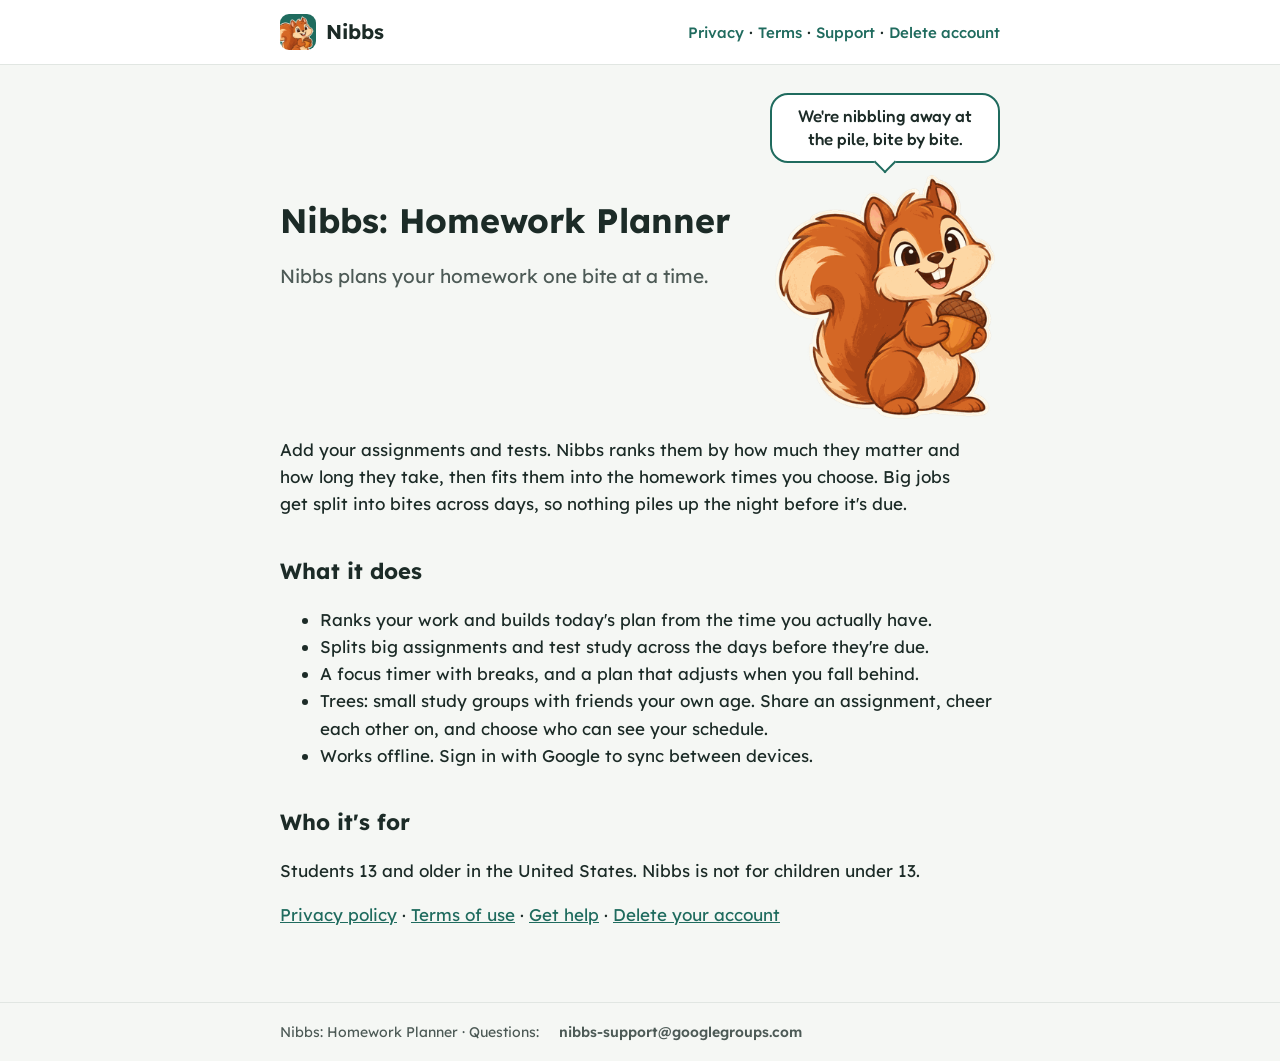
==== index.html @ d1d59578 "Brand the site: Nibbs icon, favicon, hero art, Fredoka speech bubble Icon and art come from the app'" ====
<!doctype html>
<html lang="en">
<head>
<meta charset="utf-8">
<meta name="viewport" content="width=device-width, initial-scale=1">
<title>Nibbs: Homework Planner</title>
<meta name="description" content="Nibbs plans your homework one bite at a time.">
<link rel="stylesheet" href="style.css">
<link rel="icon" type="image/png" sizes="32x32" href="images/favicon-32.png">
<link rel="apple-touch-icon" href="images/apple-touch-icon.png">
<meta name="theme-color" content="#1F6B5E">
<meta property="og:image" content="https://nibbs.app/images/apple-touch-icon.png">
</head>
<body>
<header><div class="bar"><a class="brand" href="./"><img src="images/nibbs-icon-96.png" alt="" width="36" height="36">Nibbs</a>
<nav><a href="privacy.html">Privacy</a> · <a href="terms.html">Terms</a> · <a href="support.html">Support</a> · <a href="delete-account.html">Delete account</a></nav></div></header>
<main>
<section class="hero">
<div class="hero-text">
<h1>Nibbs: Homework Planner</h1>
<p class="lead">Nibbs plans your homework one bite at a time.</p>
</div>
<figure class="hero-art">
<p class="bubble">We're nibbling away at the pile, bite by bite.</p>
<img src="images/nibbs.png" alt="Nibbs the squirrel holding an acorn" width="220" height="244">
</figure>
</section>
<p>Add your assignments and tests. Nibbs ranks them by how much they matter and how long they take, then fits them into the homework times you choose. Big jobs get split into bites across days, so nothing piles up the night before it's due.</p>
<h2>What it does</h2>
<ul>
<li>Ranks your work and builds today's plan from the time you actually have.</li>
<li>Splits big assignments and test study across the days before they're due.</li>
<li>A focus timer with breaks, and a plan that adjusts when you fall behind.</li>
<li>Trees: small study groups with friends your own age. Share an assignment, cheer each other on, and choose who can see your schedule.</li>
<li>Works offline. Sign in with Google to sync between devices.</li>
</ul>
<h2>Who it's for</h2>
<p>Students 13 and older in the United States. Nibbs is not for children under 13.</p>
<p><a href="privacy.html">Privacy policy</a> · <a href="terms.html">Terms of use</a> · <a href="support.html">Get help</a> · <a href="delete-account.html">Delete your account</a></p>
</main>
<footer><div class="bar">Nibbs: Homework Planner · Questions: <span class="email">nibbs-support@googlegroups.com</span></div></footer>
</body>
</html>
---- style.css ----
@font-face { font-family: "Lexend"; font-style: normal; font-weight: 100 900; font-display: swap; src: url(/fonts/lexend-latin.woff2) format("woff2"); }
:root {
  --bg: #F5F7F4; --surface: #FFFFFF; --text: #1C2B27; --muted: #4D5A56; --border: #C9D2CD;
  --primary: #1F6B5E; --primary-deep: #174F45; --primary-soft: #DCE8E4; --hairline: #E1E6E2;
}
@media (prefers-color-scheme: dark) {
  :root {
    --bg: #121A18; --surface: #1B2522; --text: #E6EDEA; --muted: #A3B1AC; --border: #3A4743;
    --primary: #5FC4AE; --primary-deep: #9FE0CF; --primary-soft: #1F3A33; --hairline: #2A3632;
    color-scheme: dark;
  }
}
* { box-sizing: border-box; }
body { margin: 0; background: var(--bg); color: var(--text); font: 17px/1.6 'Lexend', system-ui, sans-serif; }
a { color: var(--primary); }
a:focus-visible { outline: 3px solid var(--primary); outline-offset: 2px; }
header { background: var(--surface); border-bottom: 1px solid var(--hairline); }
.bar { max-width: 760px; margin: 0 auto; padding: 14px 20px; display: flex; flex-wrap: wrap; gap: 8px 20px; align-items: center; }
.brand { font-weight: 700; font-size: 20px; color: var(--text); text-decoration: none; margin-right: auto; }
nav a { text-decoration: none; font-weight: 500; font-size: 15px; }
main { max-width: 760px; margin: 0 auto; padding: 28px 20px 56px; }
h1 { font-size: 34px; line-height: 1.2; margin: 0 0 8px; text-wrap: balance; }
h2 { font-size: 22px; margin: 36px 0 8px; }
h3 { font-size: 18px; margin: 24px 0 6px; }
p, li { max-width: 68ch; }
.updated { color: var(--muted); font-size: 15px; margin: 0 0 24px; }
.lead { font-size: 19px; color: var(--muted); }
.note { background: var(--primary-soft); border-radius: 14px; padding: 14px 18px; margin: 20px 0; }
.table { overflow-x: auto; margin: 12px 0; }
table { border-collapse: collapse; width: 100%; min-width: 520px; background: var(--surface); border: 1px solid var(--hairline); border-radius: 12px; }
th, td { text-align: left; vertical-align: top; padding: 10px 12px; border-bottom: 1px solid var(--hairline); font-size: 15px; }
th { font-weight: 600; }
.email { font-weight: 600; user-select: all; }
footer { border-top: 1px solid var(--hairline); color: var(--muted); font-size: 14px; }
footer .bar { padding: 18px 20px; }
@font-face { font-family: "Fredoka"; font-style: normal; font-weight: 300 700; font-display: swap; src: url(/fonts/fredoka-latin.woff2) format("woff2"); }
.brand { display: inline-flex; align-items: center; gap: 10px; }
.brand img { border-radius: 9px; }
.hero { display: flex; align-items: center; gap: 24px; flex-wrap: wrap; margin-bottom: 8px; }
.hero-text { flex: 1 1 300px; }
.hero-art { flex: 0 0 auto; margin: 0 auto; display: flex; flex-direction: column; align-items: center; }
.hero-art img { width: 220px; height: auto; }
.bubble { font-family: "Fredoka", "Lexend", system-ui, sans-serif; font-weight: 500; font-size: 17px; line-height: 1.35; background: var(--surface); color: var(--text); border: 2px solid var(--primary); border-radius: 18px; padding: 10px 14px; max-width: 230px; margin: 0 0 12px; position: relative; text-align: center; }
.bubble::after { content: ""; position: absolute; left: 50%; bottom: -9px; width: 14px; height: 14px; background: var(--surface); border-right: 2px solid var(--primary); border-bottom: 2px solid var(--primary); transform: translateX(-50%) rotate(45deg); }
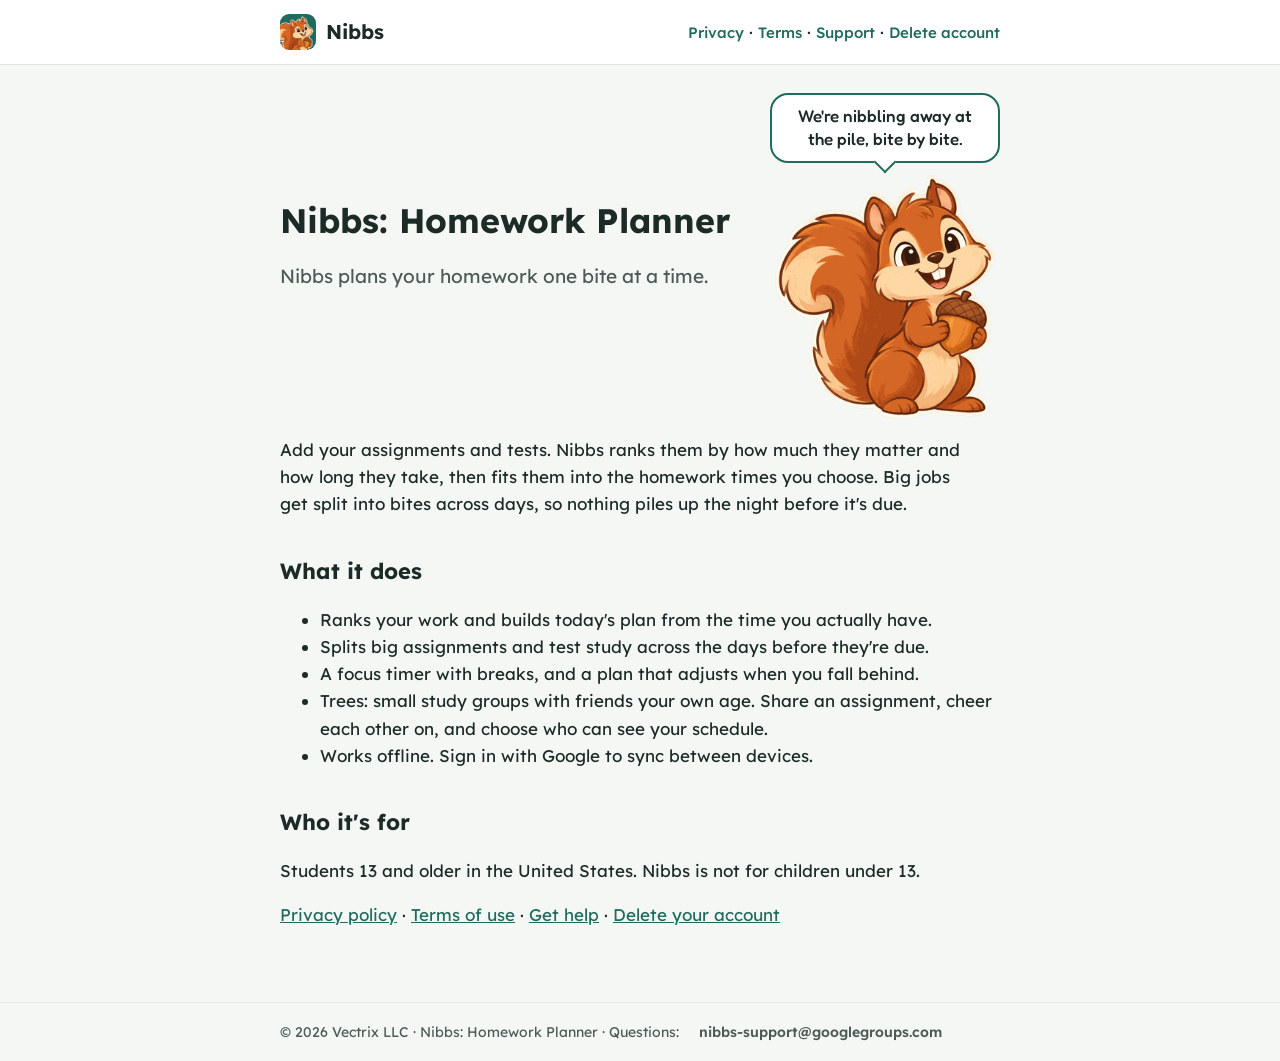
==== commit 728dcd74: "Name Vectrix LLC as the company behind Nibbs Co-Authored-By: Claude Opus 5.5 <noreply@anthropic.com>" ====
--- a/index.html
+++ b/index.html
@@ -38,6 +38,6 @@
 <p>Students 13 and older in the United States. Nibbs is not for children under 13.</p>
 <p><a href="privacy.html">Privacy policy</a> · <a href="terms.html">Terms of use</a> · <a href="support.html">Get help</a> · <a href="delete-account.html">Delete your account</a></p>
 </main>
-<footer><div class="bar">Nibbs: Homework Planner · Questions: <span class="email">nibbs-support@googlegroups.com</span></div></footer>
+<footer><div class="bar">© 2026 Vectrix LLC · Nibbs: Homework Planner · Questions: <span class="email">nibbs-support@googlegroups.com</span></div></footer>
 </body>
 </html>
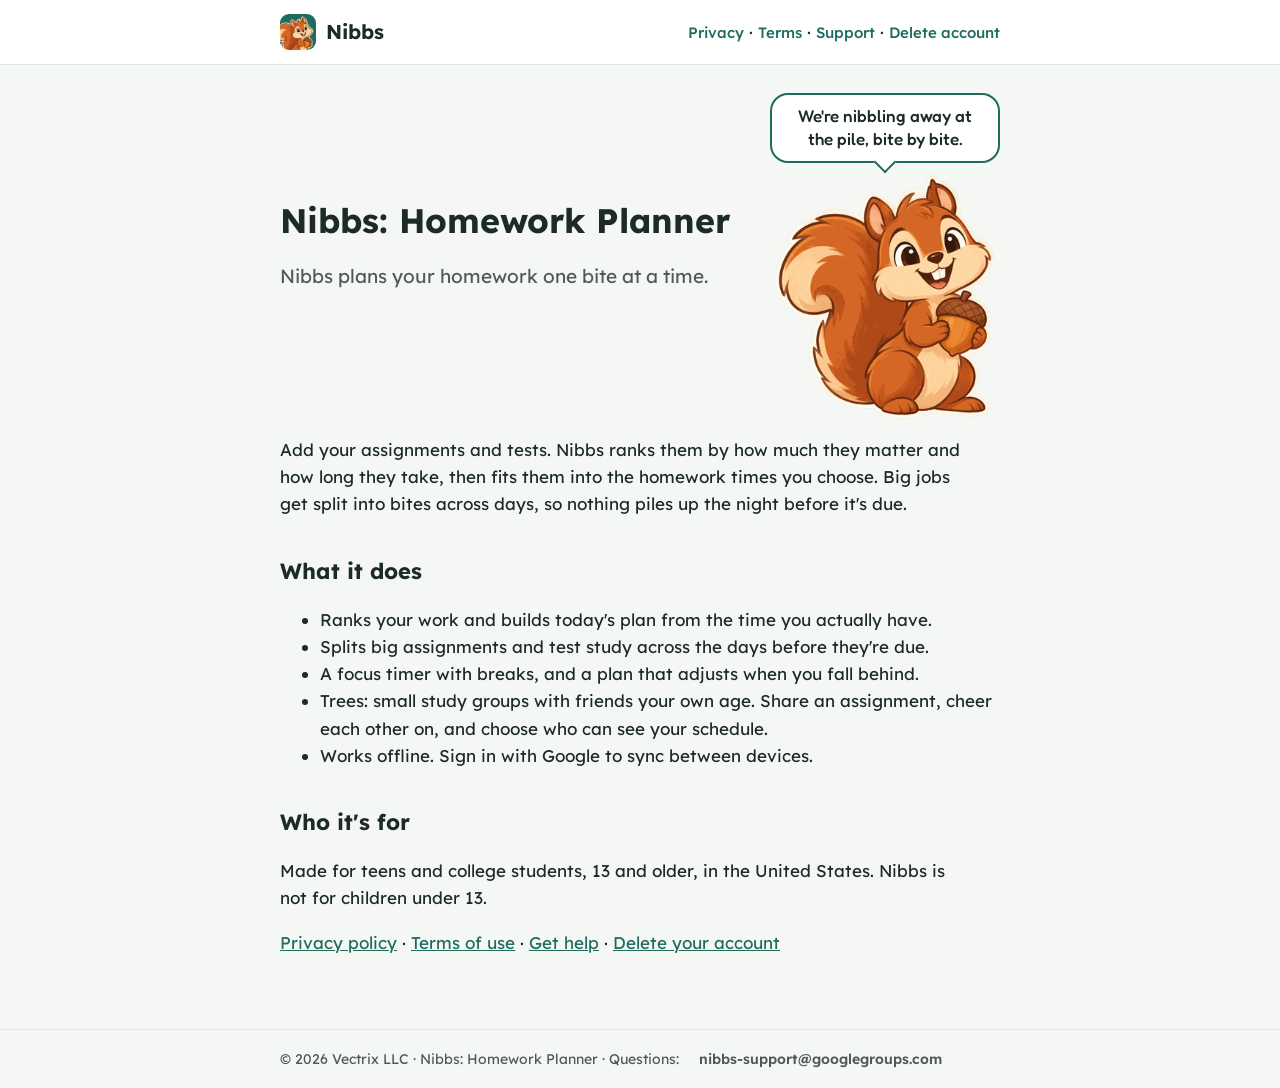
==== commit 7e15a06f: "Home + terms: made for teens and college students Co-Authored-By: Claude Opus 5.5 <noreply@anthropic" ====
--- a/index.html
+++ b/index.html
@@ -35,7 +35,7 @@
 <li>Works offline. Sign in with Google to sync between devices.</li>
 </ul>
 <h2>Who it's for</h2>
-<p>Students 13 and older in the United States. Nibbs is not for children under 13.</p>
+<p>Made for teens and college students, 13 and older, in the United States. Nibbs is not for children under 13.</p>
 <p><a href="privacy.html">Privacy policy</a> · <a href="terms.html">Terms of use</a> · <a href="support.html">Get help</a> · <a href="delete-account.html">Delete your account</a></p>
 </main>
 <footer><div class="bar">© 2026 Vectrix LLC · Nibbs: Homework Planner · Questions: <span class="email">nibbs-support@googlegroups.com</span></div></footer>
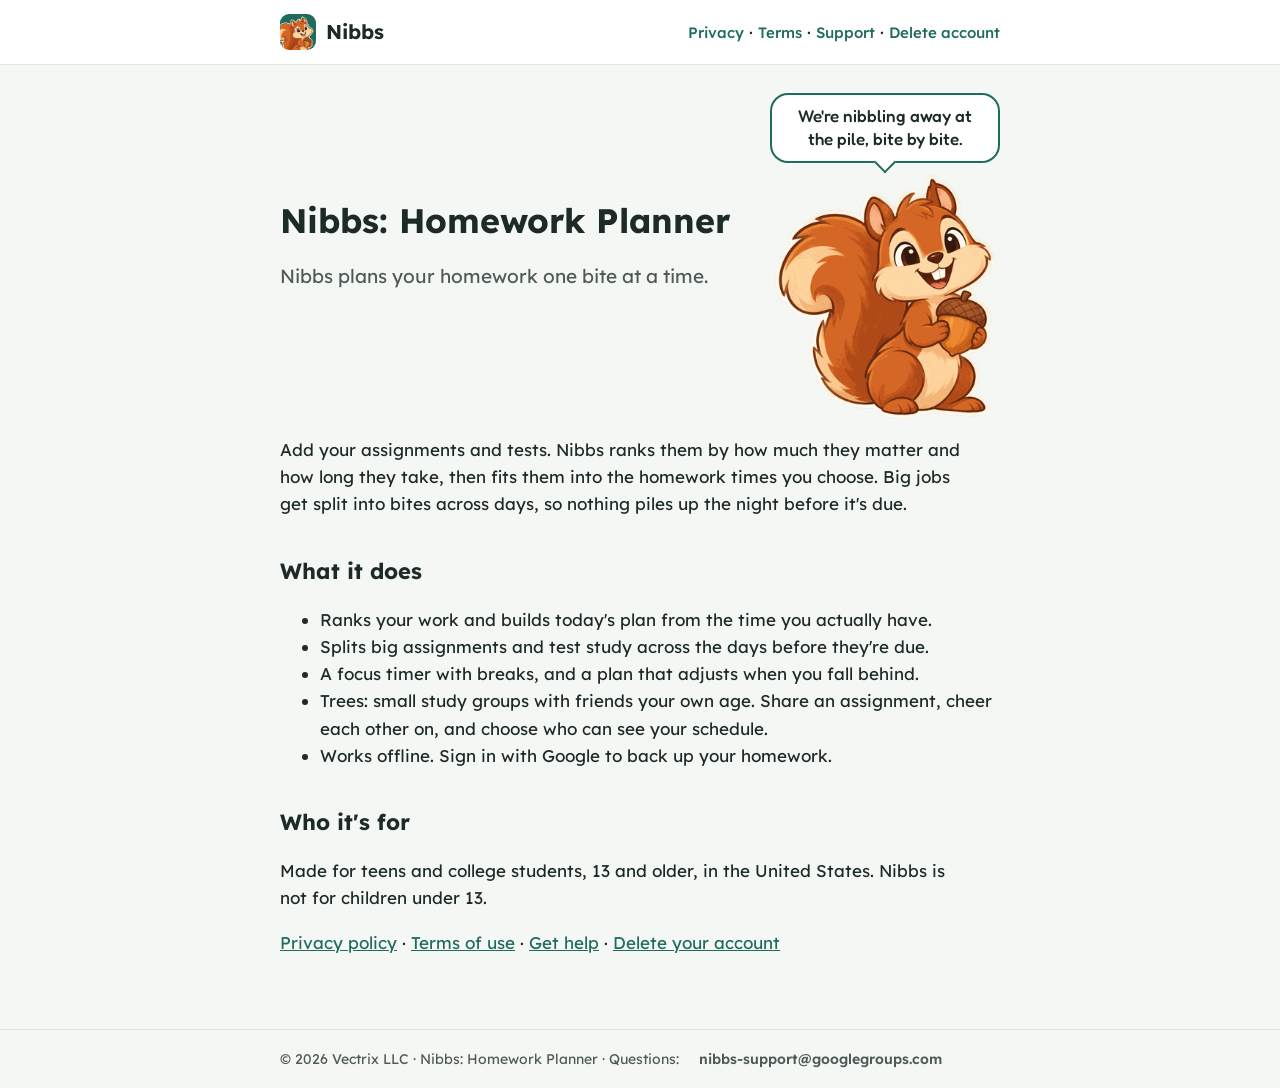
==== commit 95101e73: "Home and support pages: say back up, not sync, until sync is checked on 2 devices No record of a liv" ====
--- a/index.html
+++ b/index.html
@@ -32,7 +32,7 @@
 <li>Splits big assignments and test study across the days before they're due.</li>
 <li>A focus timer with breaks, and a plan that adjusts when you fall behind.</li>
 <li>Trees: small study groups with friends your own age. Share an assignment, cheer each other on, and choose who can see your schedule.</li>
-<li>Works offline. Sign in with Google to sync between devices.</li>
+<li>Works offline. Sign in with Google to back up your homework.</li>
 </ul>
 <h2>Who it's for</h2>
 <p>Made for teens and college students, 13 and older, in the United States. Nibbs is not for children under 13.</p>
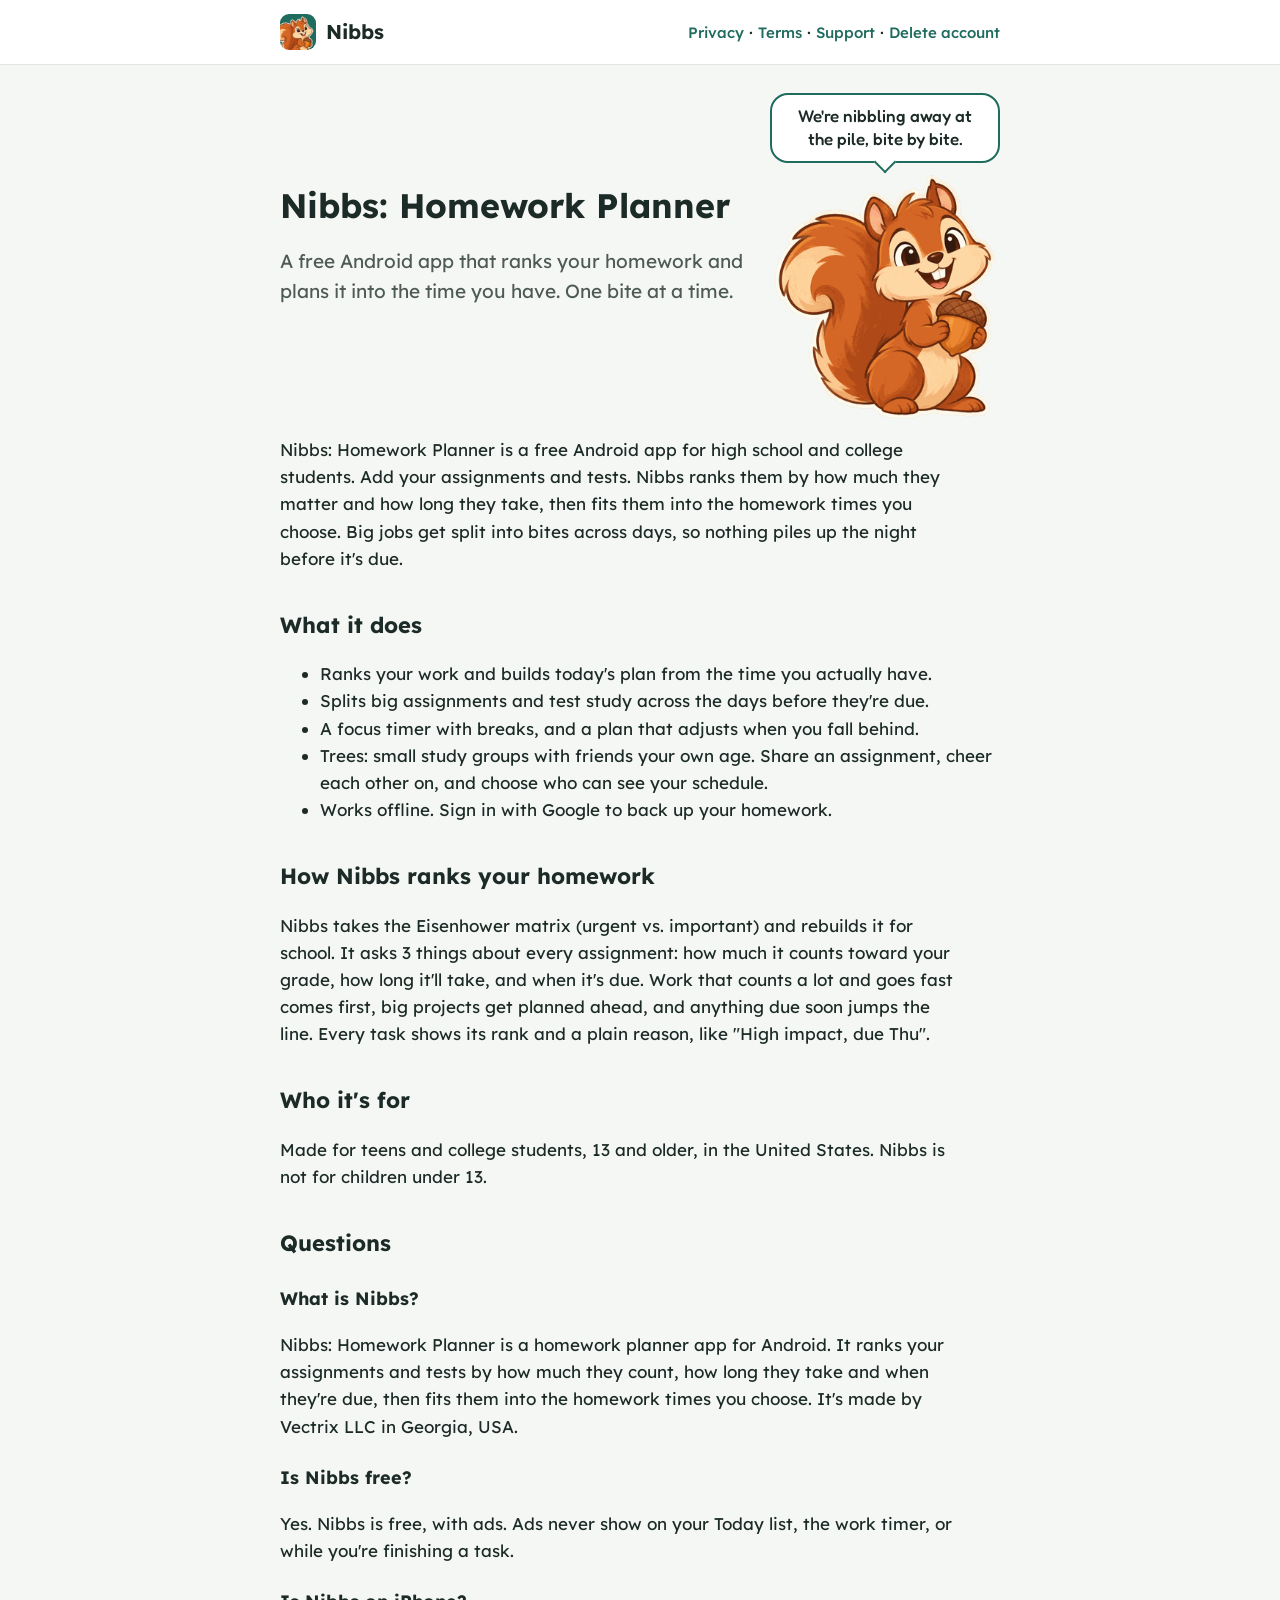
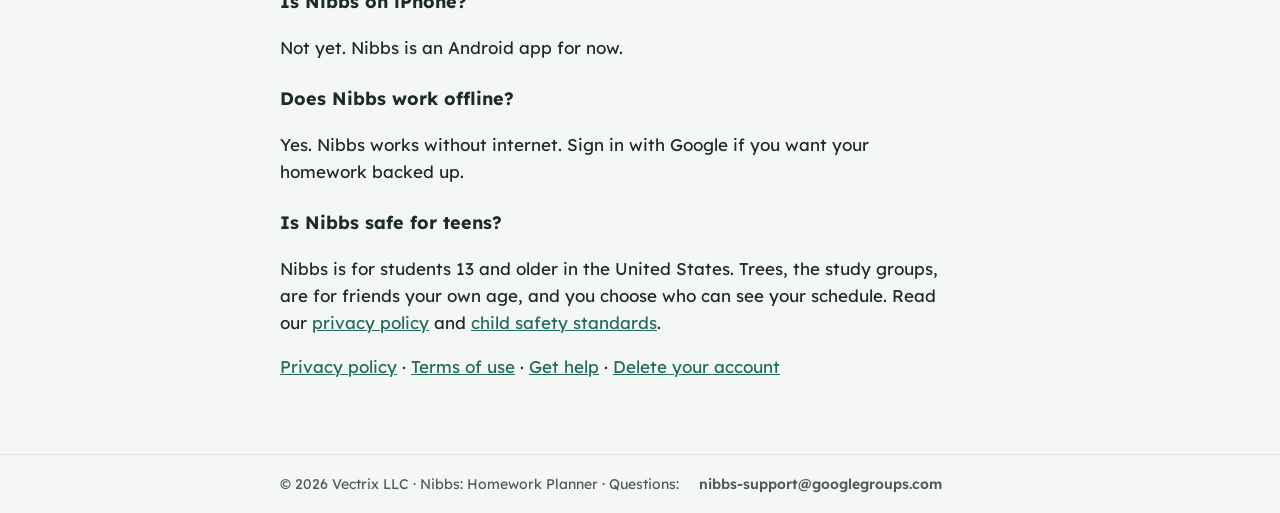
==== commit 793b5333: "Search and AI-answer fixes: FAQ, structured data, sitemap, robots, llms.txt, share previews - Home p" ====
--- a/index.html
+++ b/index.html
@@ -4,12 +4,123 @@
 <meta charset="utf-8">
 <meta name="viewport" content="width=device-width, initial-scale=1">
 <title>Nibbs: Homework Planner</title>
-<meta name="description" content="Nibbs plans your homework one bite at a time.">
+<meta name="description" content="Nibbs: Homework Planner is a free Android app for students 13 and up. It ranks your assignments and tests by impact and time, then plans them into the hours you're free.">
 <link rel="stylesheet" href="style.css">
 <link rel="icon" type="image/png" sizes="32x32" href="images/favicon-32.png">
 <link rel="apple-touch-icon" href="images/apple-touch-icon.png">
 <meta name="theme-color" content="#1F6B5E">
-<meta property="og:image" content="https://nibbs.app/images/apple-touch-icon.png">
+<link rel="canonical" href="https://nibbs.app/">
+<meta property="og:type" content="website">
+<meta property="og:site_name" content="Nibbs: Homework Planner">
+<meta property="og:title" content="Nibbs: Homework Planner">
+<meta property="og:description" content="Nibbs: Homework Planner is a free Android app for students 13 and up. It ranks your assignments and tests by impact and time, then plans them into the hours you're free.">
+<meta property="og:url" content="https://nibbs.app/">
+<meta property="og:image" content="https://nibbs.app/images/share-card.png">
+<meta property="og:image:width" content="1200">
+<meta property="og:image:height" content="630">
+<meta property="og:image:alt" content="Nibbs the squirrel next to the words Nibbs: Homework Planner, one bite at a time">
+<meta name="twitter:card" content="summary_large_image">
+<script type="application/ld+json">
+{
+ "@context": "https://schema.org",
+ "@graph": [
+  {
+   "@type": "Organization",
+   "@id": "https://nibbs.app/#org",
+   "name": "Vectrix LLC",
+   "url": "https://aivectrix.com/",
+   "address": {
+    "@type": "PostalAddress",
+    "streetAddress": "11175 Cicero Drive, Suite 100",
+    "addressLocality": "Alpharetta",
+    "addressRegion": "GA",
+    "postalCode": "30022",
+    "addressCountry": "US"
+   },
+   "email": "nibbs-support@googlegroups.com"
+  },
+  {
+   "@type": "WebSite",
+   "@id": "https://nibbs.app/#site",
+   "name": "Nibbs: Homework Planner",
+   "url": "https://nibbs.app/",
+   "publisher": {
+    "@id": "https://nibbs.app/#org"
+   }
+  },
+  {
+   "@type": "MobileApplication",
+   "@id": "https://nibbs.app/#app",
+   "name": "Nibbs: Homework Planner",
+   "alternateName": "Nibbs homework planner",
+   "operatingSystem": "Android",
+   "applicationCategory": "EducationalApplication",
+   "description": "A homework planner app for students 13 and up. Nibbs ranks assignments and tests by how much they count, how long they take and when they're due, then plans them into the hours you're free.",
+   "url": "https://nibbs.app/",
+   "image": "https://nibbs.app/images/apple-touch-icon.png",
+   "inLanguage": "en-US",
+   "audience": {
+    "@type": "EducationalAudience",
+    "educationalRole": "student"
+   },
+   "countriesSupported": "US",
+   "offers": {
+    "@type": "Offer",
+    "price": "0",
+    "priceCurrency": "USD"
+   },
+   "publisher": {
+    "@id": "https://nibbs.app/#org"
+   }
+  },
+  {
+   "@type": "FAQPage",
+   "mainEntity": [
+    {
+     "@type": "Question",
+     "name": "What is Nibbs?",
+     "acceptedAnswer": {
+      "@type": "Answer",
+      "text": "Nibbs: Homework Planner is a homework planner app for Android. It ranks your assignments and tests by how much they count, how long they take and when they're due, then fits them into the homework times you choose. It's made by Vectrix LLC in Georgia, USA."
+     }
+    },
+    {
+     "@type": "Question",
+     "name": "Is Nibbs free?",
+     "acceptedAnswer": {
+      "@type": "Answer",
+      "text": "Yes. Nibbs is free, with ads. Ads never show on your Today list, the work timer, or while you're finishing a task."
+     }
+    },
+    {
+     "@type": "Question",
+     "name": "Is Nibbs on iPhone?",
+     "acceptedAnswer": {
+      "@type": "Answer",
+      "text": "Not yet. Nibbs is an Android app for now."
+     }
+    },
+    {
+     "@type": "Question",
+     "name": "Does Nibbs work offline?",
+     "acceptedAnswer": {
+      "@type": "Answer",
+      "text": "Yes. Nibbs works without internet. Sign in with Google if you want your homework backed up."
+     }
+    },
+    {
+     "@type": "Question",
+     "name": "Is Nibbs safe for teens?",
+     "acceptedAnswer": {
+      "@type": "Answer",
+      "text": "Nibbs is for students 13 and older in the United States. Trees, the study groups, are for friends your own age, and you choose who can see your schedule. Read our privacy policy and child safety standards."
+     }
+    }
+   ]
+  }
+ ]
+}
+</script>
 </head>
 <body>
 <header><div class="bar"><a class="brand" href="./"><img src="images/nibbs-icon-96.png" alt="" width="36" height="36">Nibbs</a>
@@ -18,14 +129,14 @@
 <section class="hero">
 <div class="hero-text">
 <h1>Nibbs: Homework Planner</h1>
-<p class="lead">Nibbs plans your homework one bite at a time.</p>
+<p class="lead">A free Android app that ranks your homework and plans it into the time you have. One bite at a time.</p>
 </div>
 <figure class="hero-art">
 <p class="bubble">We're nibbling away at the pile, bite by bite.</p>
 <img src="images/nibbs.png" alt="Nibbs the squirrel holding an acorn" width="220" height="244">
 </figure>
 </section>
-<p>Add your assignments and tests. Nibbs ranks them by how much they matter and how long they take, then fits them into the homework times you choose. Big jobs get split into bites across days, so nothing piles up the night before it's due.</p>
+<p>Nibbs: Homework Planner is a free Android app for high school and college students. Add your assignments and tests. Nibbs ranks them by how much they matter and how long they take, then fits them into the homework times you choose. Big jobs get split into bites across days, so nothing piles up the night before it's due.</p>
 <h2>What it does</h2>
 <ul>
 <li>Ranks your work and builds today's plan from the time you actually have.</li>
@@ -34,8 +145,21 @@
 <li>Trees: small study groups with friends your own age. Share an assignment, cheer each other on, and choose who can see your schedule.</li>
 <li>Works offline. Sign in with Google to back up your homework.</li>
 </ul>
+<h2>How Nibbs ranks your homework</h2>
+<p>Nibbs takes the Eisenhower matrix (urgent vs. important) and rebuilds it for school. It asks 3 things about every assignment: how much it counts toward your grade, how long it'll take, and when it's due. Work that counts a lot and goes fast comes first, big projects get planned ahead, and anything due soon jumps the line. Every task shows its rank and a plain reason, like "High impact, due Thu".</p>
 <h2>Who it's for</h2>
 <p>Made for teens and college students, 13 and older, in the United States. Nibbs is not for children under 13.</p>
+<h2>Questions</h2>
+<h3>What is Nibbs?</h3>
+<p>Nibbs: Homework Planner is a homework planner app for Android. It ranks your assignments and tests by how much they count, how long they take and when they're due, then fits them into the homework times you choose. It's made by Vectrix LLC in Georgia, USA.</p>
+<h3>Is Nibbs free?</h3>
+<p>Yes. Nibbs is free, with ads. Ads never show on your Today list, the work timer, or while you're finishing a task.</p>
+<h3>Is Nibbs on iPhone?</h3>
+<p>Not yet. Nibbs is an Android app for now.</p>
+<h3>Does Nibbs work offline?</h3>
+<p>Yes. Nibbs works without internet. Sign in with Google if you want your homework backed up.</p>
+<h3>Is Nibbs safe for teens?</h3>
+<p>Nibbs is for students 13 and older in the United States. Trees, the study groups, are for friends your own age, and you choose who can see your schedule. Read our <a href="privacy.html">privacy policy</a> and <a href="child-safety.html">child safety standards</a>.</p>
 <p><a href="privacy.html">Privacy policy</a> · <a href="terms.html">Terms of use</a> · <a href="support.html">Get help</a> · <a href="delete-account.html">Delete your account</a></p>
 </main>
 <footer><div class="bar">© 2026 Vectrix LLC · Nibbs: Homework Planner · Questions: <span class="email">nibbs-support@googlegroups.com</span></div></footer>
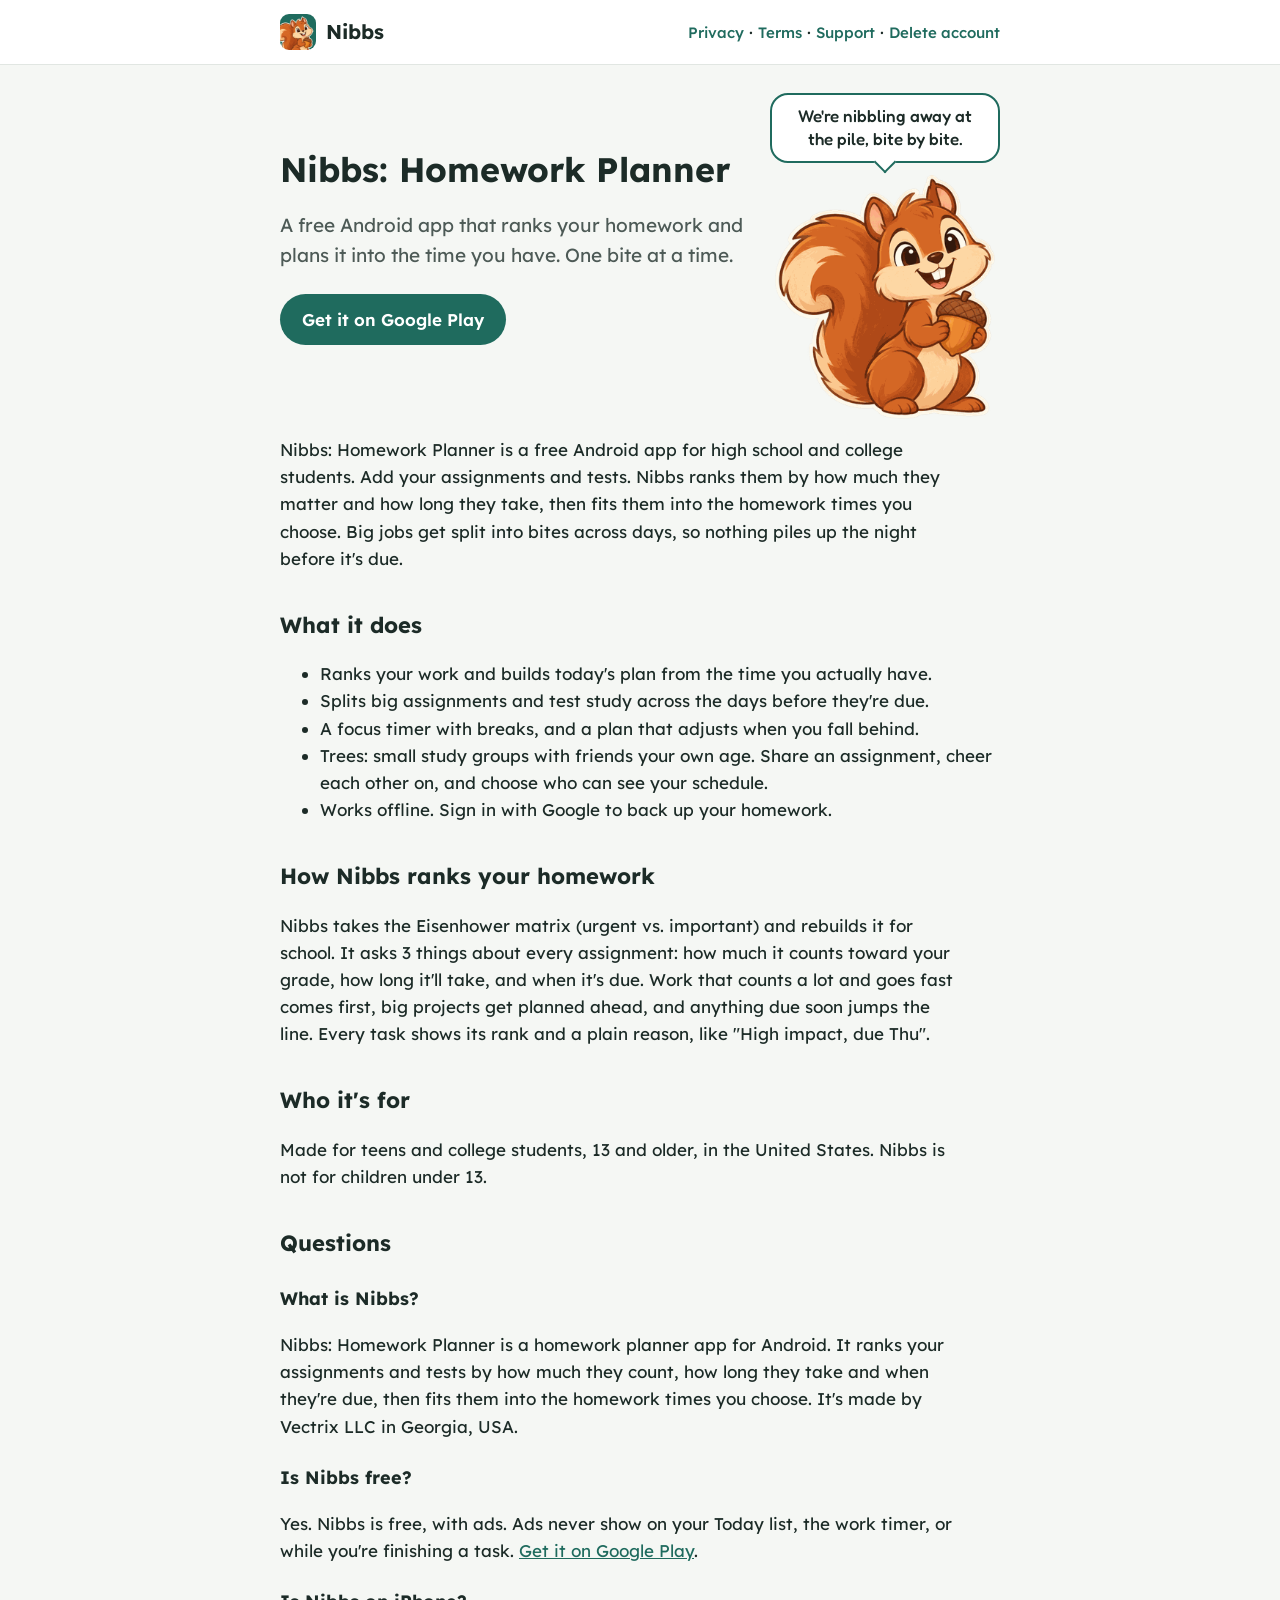
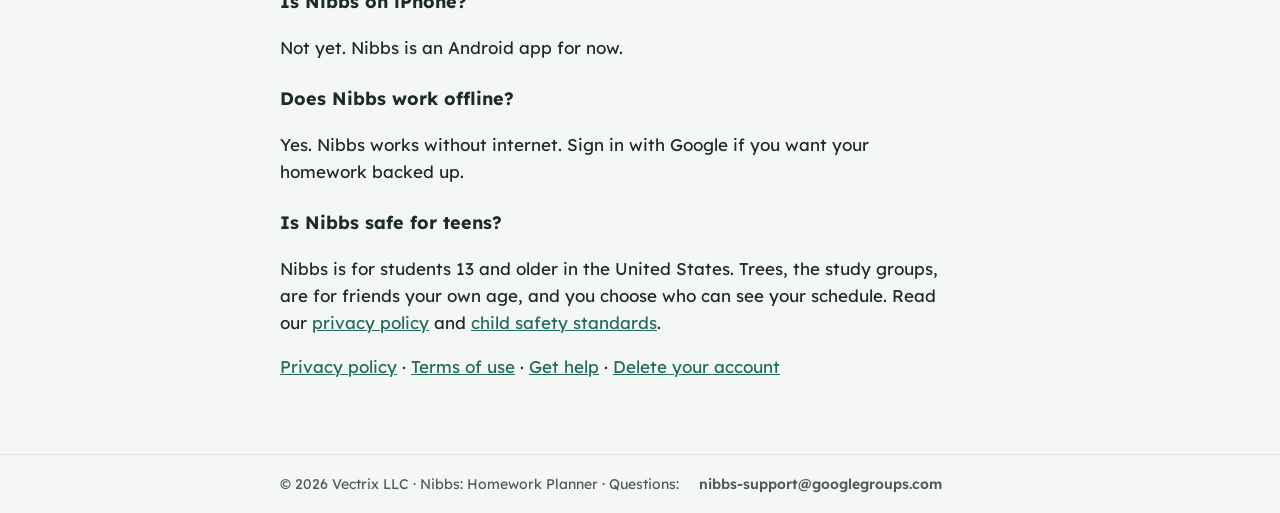
==== commit 70106643: "Add Google Play button and cookieless visit counts (Cloudflare Web Analytics) - Homepage: Get it on " ====
--- a/index.html
+++ b/index.html
@@ -130,6 +130,7 @@
 <div class="hero-text">
 <h1>Nibbs: Homework Planner</h1>
 <p class="lead">A free Android app that ranks your homework and plans it into the time you have. One bite at a time.</p>
+<p><a class="get-app" href="https://play.google.com/store/apps/details?id=com.nibbsapp.planner&amp;referrer=utm_source%3Dnibbs.app%26utm_medium%3Dwebsite%26utm_campaign%3Dhero">Get it on Google Play</a></p>
 </div>
 <figure class="hero-art">
 <p class="bubble">We're nibbling away at the pile, bite by bite.</p>
@@ -153,7 +154,7 @@
 <h3>What is Nibbs?</h3>
 <p>Nibbs: Homework Planner is a homework planner app for Android. It ranks your assignments and tests by how much they count, how long they take and when they're due, then fits them into the homework times you choose. It's made by Vectrix LLC in Georgia, USA.</p>
 <h3>Is Nibbs free?</h3>
-<p>Yes. Nibbs is free, with ads. Ads never show on your Today list, the work timer, or while you're finishing a task.</p>
+<p>Yes. Nibbs is free, with ads. Ads never show on your Today list, the work timer, or while you're finishing a task. <a href="https://play.google.com/store/apps/details?id=com.nibbsapp.planner&amp;referrer=utm_source%3Dnibbs.app%26utm_medium%3Dwebsite%26utm_campaign%3Dfaq">Get it on Google Play</a>.</p>
 <h3>Is Nibbs on iPhone?</h3>
 <p>Not yet. Nibbs is an Android app for now.</p>
 <h3>Does Nibbs work offline?</h3>
@@ -163,5 +164,7 @@
 <p><a href="privacy.html">Privacy policy</a> · <a href="terms.html">Terms of use</a> · <a href="support.html">Get help</a> · <a href="delete-account.html">Delete your account</a></p>
 </main>
 <footer><div class="bar">© 2026 Vectrix LLC · Nibbs: Homework Planner · Questions: <span class="email">nibbs-support@googlegroups.com</span></div></footer>
+<!-- Cloudflare Web Analytics: cookieless visit counts -->
+<script defer src='https://static.cloudflareinsights.com/beacon.min.js' data-cf-beacon='{"token": "269d220787624fdca90721e46e804940"}'></script>
 </body>
 </html>
--- a/style.css
+++ b/style.css
@@ -42,3 +42,5 @@
 .hero-art img { width: 220px; height: auto; }
 .bubble { font-family: "Fredoka", "Lexend", system-ui, sans-serif; font-weight: 500; font-size: 17px; line-height: 1.35; background: var(--surface); color: var(--text); border: 2px solid var(--primary); border-radius: 18px; padding: 10px 14px; max-width: 230px; margin: 0 0 12px; position: relative; text-align: center; }
 .bubble::after { content: ""; position: absolute; left: 50%; bottom: -9px; width: 14px; height: 14px; background: var(--surface); border-right: 2px solid var(--primary); border-bottom: 2px solid var(--primary); transform: translateX(-50%) rotate(45deg); }
+.get-app { display: inline-block; background: var(--primary); color: var(--surface); font-weight: 600; text-decoration: none; padding: 12px 22px; border-radius: 999px; margin-top: 4px; }
+.get-app:hover { background: var(--primary-deep); }
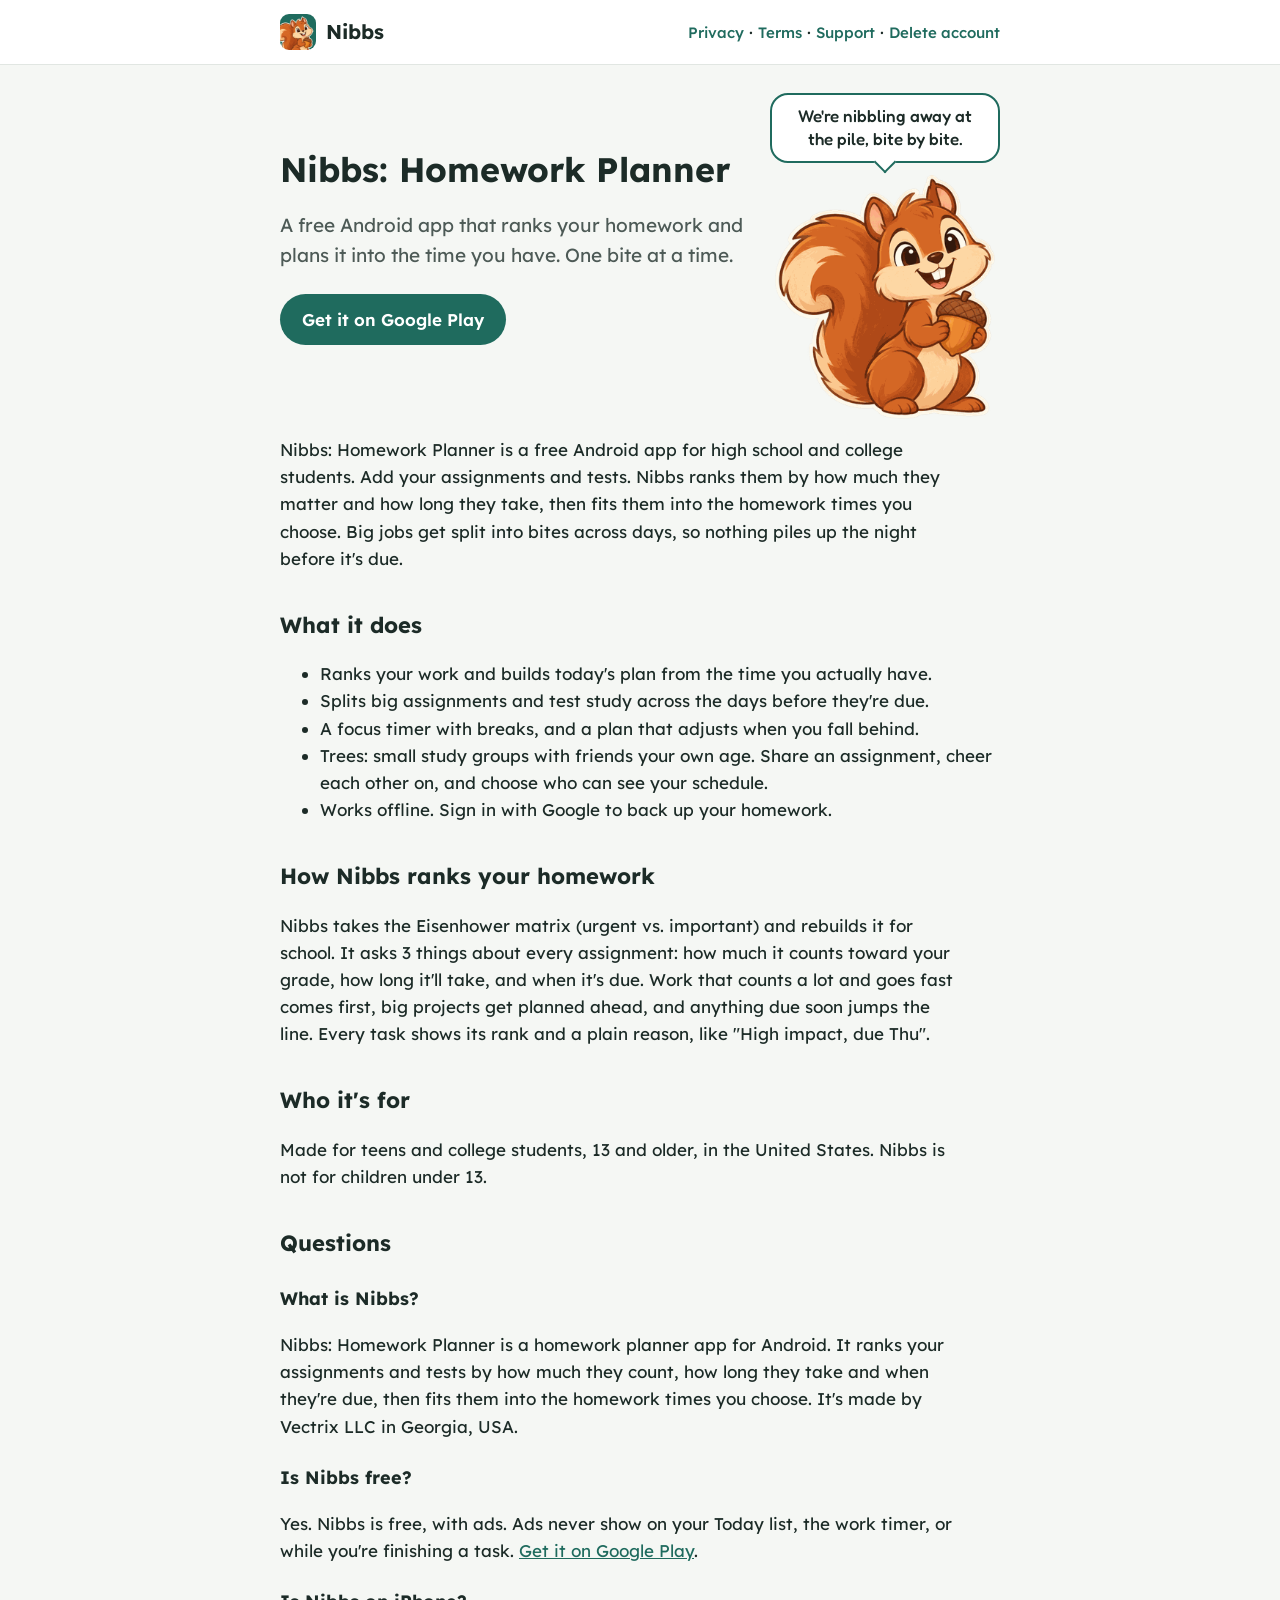
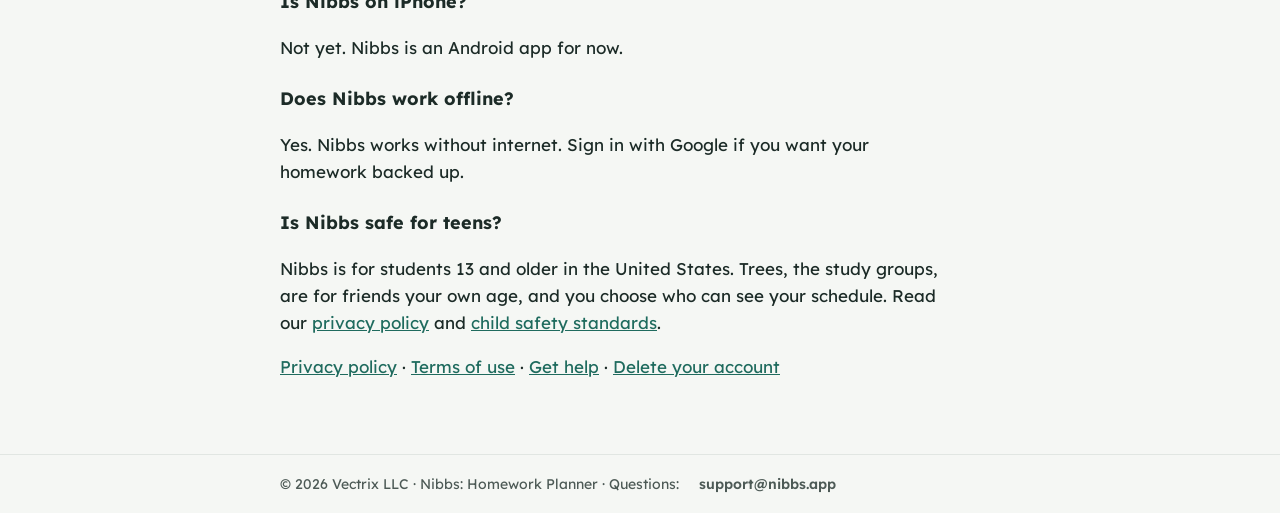
==== commit b67f9dfa: "Use support@nibbs.app as the public support address Replaces the Google Group address on every page." ====
--- a/index.html
+++ b/index.html
@@ -37,7 +37,7 @@
     "postalCode": "30022",
     "addressCountry": "US"
    },
-   "email": "nibbs-support@googlegroups.com"
+   "email": "support@nibbs.app"
   },
   {
    "@type": "WebSite",
@@ -163,7 +163,7 @@
 <p>Nibbs is for students 13 and older in the United States. Trees, the study groups, are for friends your own age, and you choose who can see your schedule. Read our <a href="privacy.html">privacy policy</a> and <a href="child-safety.html">child safety standards</a>.</p>
 <p><a href="privacy.html">Privacy policy</a> · <a href="terms.html">Terms of use</a> · <a href="support.html">Get help</a> · <a href="delete-account.html">Delete your account</a></p>
 </main>
-<footer><div class="bar">© 2026 Vectrix LLC · Nibbs: Homework Planner · Questions: <span class="email">nibbs-support@googlegroups.com</span></div></footer>
+<footer><div class="bar">© 2026 Vectrix LLC · Nibbs: Homework Planner · Questions: <span class="email">support@nibbs.app</span></div></footer>
 <!-- Cloudflare Web Analytics: cookieless visit counts -->
 <script defer src='https://static.cloudflareinsights.com/beacon.min.js' data-cf-beacon='{"token": "269d220787624fdca90721e46e804940"}'></script>
 </body>
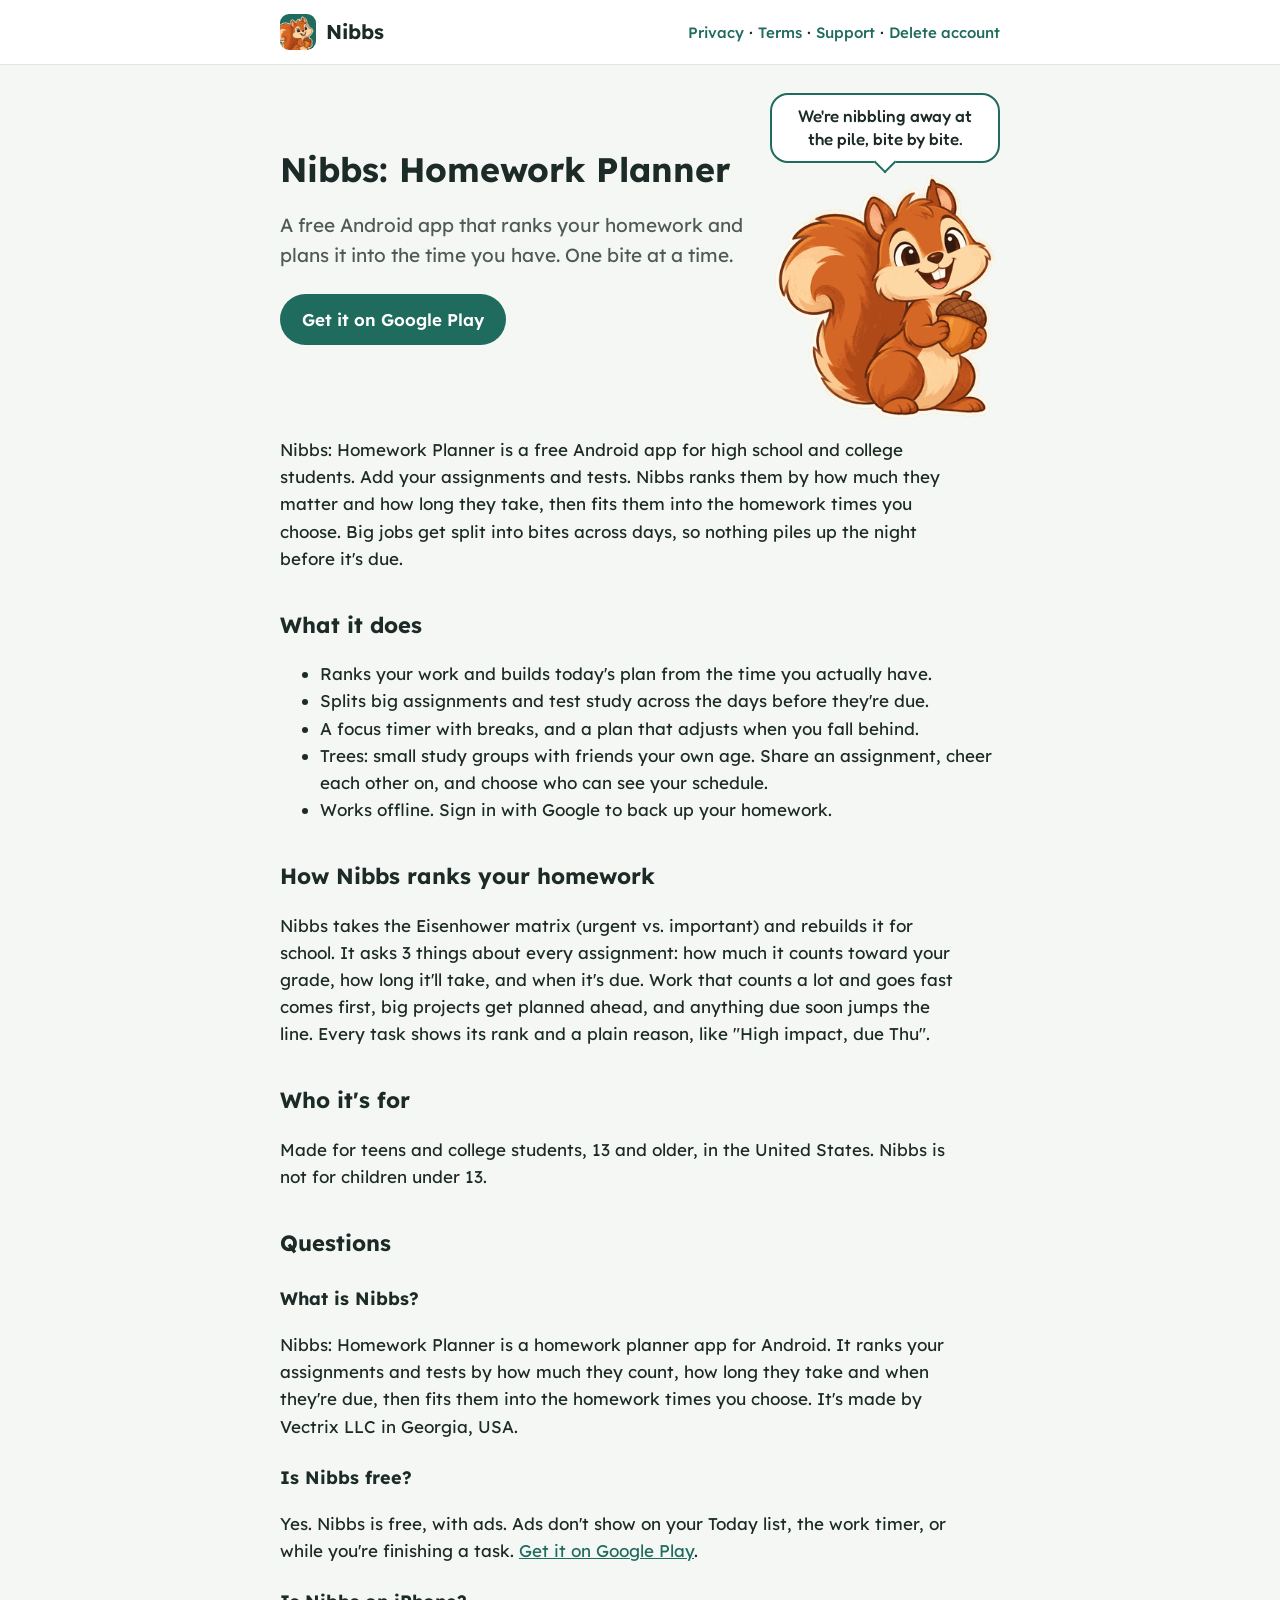
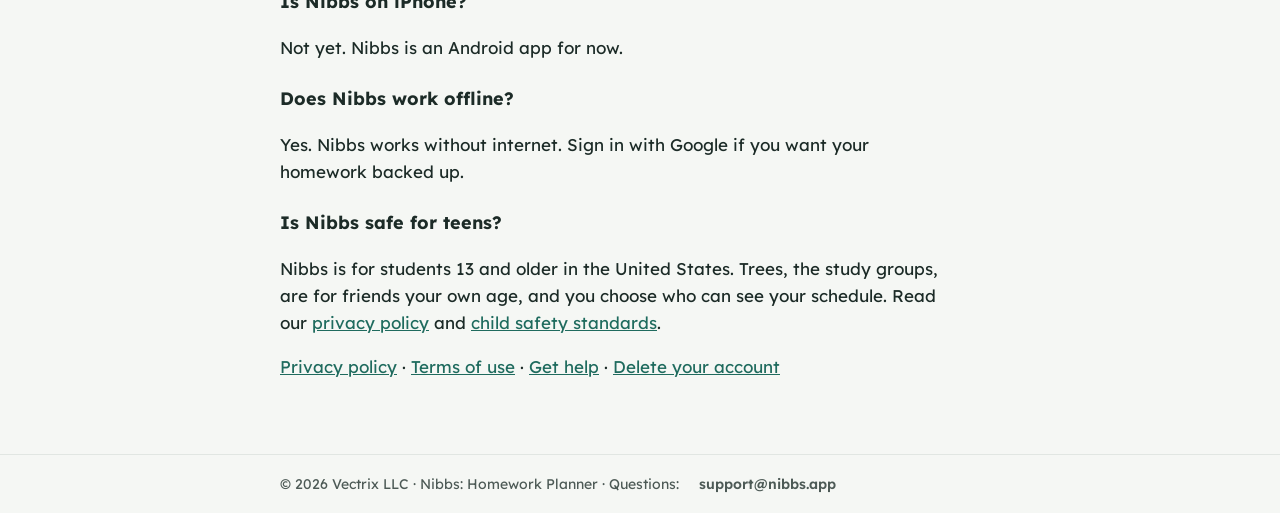
==== commit 10c34f3e: "Reword "never" promises to plain present tense Dakota, 2026-11-26: be careful saying "never" anywher" ====
--- a/index.html
+++ b/index.html
@@ -89,7 +89,7 @@
      "name": "Is Nibbs free?",
      "acceptedAnswer": {
       "@type": "Answer",
-      "text": "Yes. Nibbs is free, with ads. Ads never show on your Today list, the work timer, or while you're finishing a task."
+      "text": "Yes. Nibbs is free, with ads. Ads don't show on your Today list, the work timer, or while you're finishing a task."
      }
     },
     {
@@ -154,7 +154,7 @@
 <h3>What is Nibbs?</h3>
 <p>Nibbs: Homework Planner is a homework planner app for Android. It ranks your assignments and tests by how much they count, how long they take and when they're due, then fits them into the homework times you choose. It's made by Vectrix LLC in Georgia, USA.</p>
 <h3>Is Nibbs free?</h3>
-<p>Yes. Nibbs is free, with ads. Ads never show on your Today list, the work timer, or while you're finishing a task. <a href="https://play.google.com/store/apps/details?id=com.nibbsapp.planner&amp;referrer=utm_source%3Dnibbs.app%26utm_medium%3Dwebsite%26utm_campaign%3Dfaq">Get it on Google Play</a>.</p>
+<p>Yes. Nibbs is free, with ads. Ads don't show on your Today list, the work timer, or while you're finishing a task. <a href="https://play.google.com/store/apps/details?id=com.nibbsapp.planner&amp;referrer=utm_source%3Dnibbs.app%26utm_medium%3Dwebsite%26utm_campaign%3Dfaq">Get it on Google Play</a>.</p>
 <h3>Is Nibbs on iPhone?</h3>
 <p>Not yet. Nibbs is an Android app for now.</p>
 <h3>Does Nibbs work offline?</h3>
